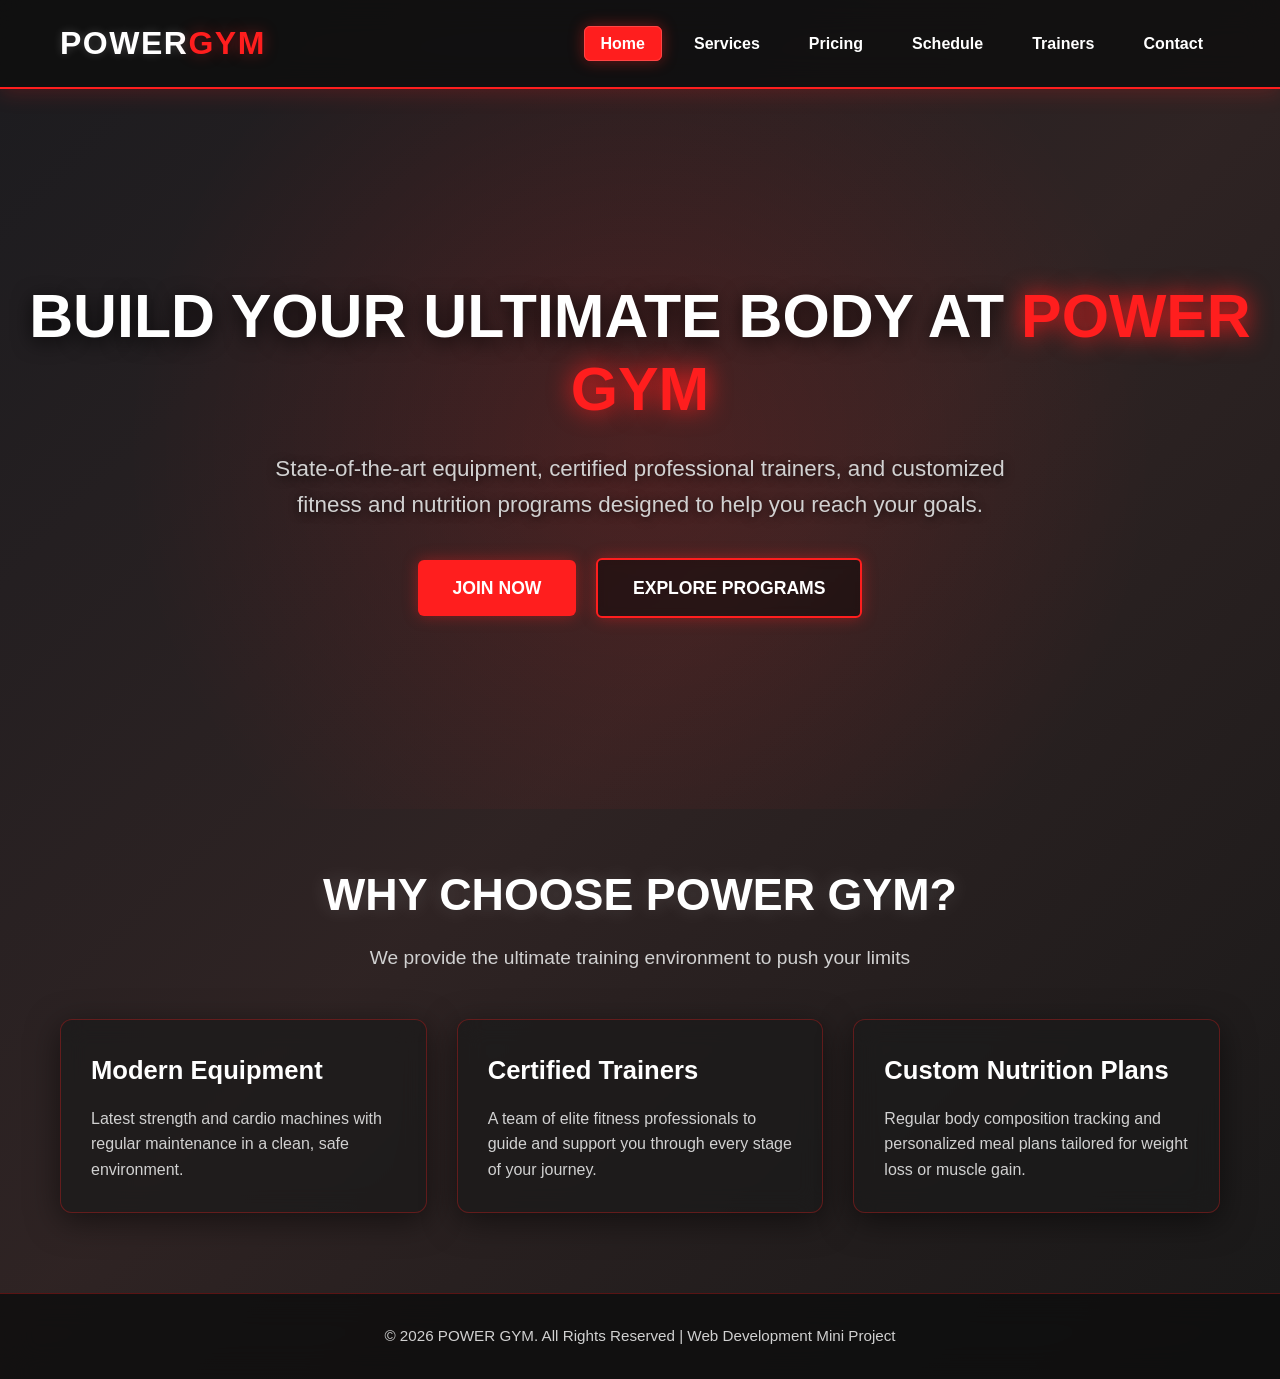
==== index.html @ 9c2f91c2 "Add files via upload" ====
<!DOCTYPE html>
<html lang="en" dir="ltr">
<head>
    <meta charset="UTF-8">
    <meta name="viewport" content="width=device-width, initial-scale=1.0">
    <title>POWER GYM | Home</title>
    <link rel="stylesheet" href="css/style.css">
</head>
<body>

    <header>
        <nav class="navbar">
            <a href="index.html" class="logo">POWER<span>GYM</span></a>
            <ul class="nav-links">
                <li><a href="index.html" class="active">Home</a></li>
                <li><a href="services.html">Services</a></li>
                <li><a href="pricing.html">Pricing</a></li>
                <li><a href="schedule.html">Schedule</a></li>
                <li><a href="trainers.html">Trainers</a></li>
                <li><a href="contact.html">Contact</a></li>
            </ul>
        </nav>
    </header>

    <section class="hero">
        <h1>BUILD YOUR ULTIMATE BODY AT <span>POWER GYM</span></h1>
        <p>State-of-the-art equipment, certified professional trainers, and customized fitness and nutrition programs designed to help you reach your goals.</p>
        <div>
            <a href="pricing.html" class="btn">JOIN NOW</a>
            <a href="services.html" class="btn btn-secondary">EXPLORE PROGRAMS</a>
        </div>
    </section>

    <div class="container">
        <div class="page-title">
            <h1>WHY CHOOSE POWER GYM?</h1>
            <p>We provide the ultimate training environment to push your limits</p>
        </div>

        <div class="grid">
            <div class="card">
                <h3>Modern Equipment</h3>
                <p>Latest strength and cardio machines with regular maintenance in a clean, safe environment.</p>
            </div>
            <div class="card">
                <h3>Certified Trainers</h3>
                <p>A team of elite fitness professionals to guide and support you through every stage of your journey.</p>
            </div>
            <div class="card">
                <h3>Custom Nutrition Plans</h3>
                <p>Regular body composition tracking and personalized meal plans tailored for weight loss or muscle gain.</p>
            </div>
        </div>
    </div>

    <footer>
        <p>&copy; 2026 POWER GYM. All Rights Reserved | Web Development Mini Project</p>
    </footer>

</body>
</html>
---- css/style.css ----
/* ==========================================
   POWER GYM - EPIC DARK GLASSMORPHISM STYLESHEET (EN - LTR)
   ========================================== */

:root {
    --bg-main: #0a0a0a;
    --bg-card: rgba(26, 26, 26, 0.7);
    --bg-card-hover: rgba(35, 35, 35, 0.85);
    --bg-header: rgba(15, 15, 15, 0.85);
    --accent: #ff1e1e;
    --accent-glow: rgba(255, 30, 30, 0.4);
    --accent-hover: #ff4545;
    --text-light: #ffffff;
    --text-muted: #d1d1d1;
    --border-color: rgba(255, 255, 255, 0.1);
    --border-glow: rgba(255, 30, 30, 0.3);
    --font-family: 'Segoe UI', Roboto, Helvetica, Arial, sans-serif;
}

* {
    margin: 0;
    padding: 0;
    box-sizing: border-box;
    font-family: var(--font-family);
}

/* Base Body with Fixed High-Res Dark Gym Background Overlay */
body {
    background: linear-gradient(135deg, rgba(8, 8, 12, 0.92) 0%, rgba(18, 5, 5, 0.88) 50%, rgba(10, 10, 10, 0.94) 100%), 
                url('https://images.unsplash.com/photo-1517838277536-f5f99be501cd?q=80&w=1920&auto=format&fit=crop') no-repeat center center fixed;
    background-size: cover;
    color: var(--text-light);
    line-height: 1.6;
    direction: ltr;
    text-align: left;
    min-height: 100vh;
}

/* Header & Glass Navigation */
header {
    position: sticky;
    top: 0;
    background: var(--bg-header);
    backdrop-filter: blur(16px);
    -webkit-backdrop-filter: blur(16px);
    border-bottom: 2px solid var(--accent);
    box-shadow: 0 4px 20px rgba(255, 30, 30, 0.2);
    z-index: 1000;
}

.navbar {
    display: flex;
    justify-content: space-between;
    align-items: center;
    max-width: 1200px;
    margin: 0 auto;
    padding: 18px 20px;
}

.logo {
    font-size: 2rem;
    font-weight: 900;
    color: var(--text-light);
    text-decoration: none;
    letter-spacing: 1.5px;
    text-shadow: 0 0 10px rgba(255, 255, 255, 0.2);
}

.logo span {
    color: var(--accent);
    text-shadow: 0 0 15px var(--accent-glow);
}

.nav-links {
    display: flex;
    list-style: none;
    gap: 15px;
}

.nav-links a {
    color: var(--text-light);
    text-decoration: none;
    font-weight: 600;
    padding: 8px 16px;
    border-radius: 6px;
    transition: all 0.3s ease;
    border: 1px solid transparent;
}

.nav-links a:hover,
.nav-links a.active {
    background-color: var(--accent);
    color: #fff;
    box-shadow: 0 0 15px var(--accent-glow);
    border-color: var(--accent-hover);
}

/* Main Container */
.container {
    max-width: 1200px;
    margin: 50px auto;
    padding: 0 20px;
}

/* Page Headers */
.page-title {
    text-align: center;
    margin-bottom: 45px;
}

.page-title h1 {
    font-size: 2.8rem;
    color: var(--text-light);
    margin-bottom: 12px;
    text-shadow: 0 0 20px rgba(255, 255, 255, 0.15);
}

.page-title p {
    color: var(--text-muted);
    font-size: 1.2rem;
}

/* Hero Section with Epic Lighting */
.hero {
    min-height: 80vh;
    display: flex;
    flex-direction: column;
    justify-content: center;
    align-items: center;
    text-align: center;
    padding: 60px 20px;
    background: radial-gradient(circle at center, rgba(255, 30, 30, 0.15) 0%, rgba(0,0,0,0) 70%);
}

.hero h1 {
    font-size: 3.8rem;
    margin-bottom: 25px;
    text-transform: uppercase;
    line-height: 1.2;
    text-shadow: 0 4px 20px rgba(0,0,0,0.8);
}

.hero h1 span {
    color: var(--accent);
    text-shadow: 0 0 25px var(--accent);
}

.hero p {
    font-size: 1.4rem;
    color: var(--text-muted);
    max-width: 750px;
    margin-bottom: 35px;
    text-shadow: 0 2px 10px rgba(0,0,0,0.7);
}

/* Buttons with Neon Effect */
.btn {
    display: inline-block;
    background-color: var(--accent);
    color: #fff;
    padding: 14px 35px;
    text-decoration: none;
    font-weight: bold;
    font-size: 1.1rem;
    border-radius: 6px;
    border: none;
    cursor: pointer;
    box-shadow: 0 0 15px var(--accent-glow);
    transition: all 0.3s ease;
}

.btn:hover {
    background-color: var(--accent-hover);
    transform: translateY(-3px) scale(1.03);
    box-shadow: 0 0 25px rgba(255, 30, 30, 0.7);
}

.btn-secondary {
    background-color: rgba(0, 0, 0, 0.4);
    border: 2px solid var(--accent);
    color: var(--text-light);
    margin-left: 15px;
    backdrop-filter: blur(5px);
}

.btn-secondary:hover {
    background-color: var(--accent);
    box-shadow: 0 0 20px var(--accent-glow);
}

/* Frosted Glass Cards (Glassmorphism) */
.grid {
    display: grid;
    grid-template-columns: repeat(auto-fit, minmax(300px, 1fr));
    gap: 30px;
}

.card {
    background: var(--bg-card);
    backdrop-filter: blur(12px);
    -webkit-backdrop-filter: blur(12px);
    border-radius: 12px;
    padding: 30px;
    border: 1px solid var(--border-glow);
    box-shadow: 0 8px 32px 0 rgba(0, 0, 0, 0.5);
    transition: all 0.3s ease;
}

.card:hover {
    transform: translateY(-10px);
    background: var(--bg-card-hover);
    border-color: var(--accent);
    box-shadow: 0 12px 35px rgba(255, 30, 30, 0.3);
}

.card h3 {
    font-size: 1.6rem;
    margin-bottom: 15px;
    color: var(--text-light);
}

.card p {
    color: var(--text-muted);
    font-size: 1rem;
}

/* Pricing Cards Styling */
.pricing-card {
    text-align: center;
    position: relative;
    overflow: hidden;
}

.pricing-card.popular {
    border: 2px solid var(--accent);
    box-shadow: 0 0 30px rgba(255, 30, 30, 0.35);
}

.badge {
    position: absolute;
    top: 15px;
    right: 15px;
    background-color: var(--accent);
    color: #fff;
    padding: 5px 14px;
    font-size: 0.85rem;
    font-weight: bold;
    border-radius: 20px;
    box-shadow: 0 0 10px var(--accent-glow);
}

.price {
    font-size: 2.5rem;
    font-weight: bold;
    color: var(--accent);
    margin: 20px 0;
    text-shadow: 0 0 15px var(--accent-glow);
}

.price span {
    font-size: 1rem;
    color: var(--text-muted);
}

.features-list {
    list-style: none;
    margin-bottom: 25px;
}

.features-list li {
    padding: 12px 0;
    border-bottom: 1px solid var(--border-color);
    color: var(--text-muted);
}

/* Schedule Glass Table */
.schedule-table {
    width: 100%;
    border-collapse: collapse;
    background: var(--bg-card);
    backdrop-filter: blur(12px);
    border-radius: 12px;
    overflow: hidden;
    box-shadow: 0 8px 32px 0 rgba(0, 0, 0, 0.5);
    border: 1px solid var(--border-glow);
}

.schedule-table th,
.schedule-table td {
    padding: 16px;
    text-align: center;
    border: 1px solid var(--border-color);
}

.schedule-table th {
    background-color: rgba(255, 30, 30, 0.85);
    color: #fff;
    font-size: 1.15rem;
    text-shadow: 0 2px 4px rgba(0,0,0,0.5);
}

.schedule-table td {
    color: var(--text-light);
}

.schedule-table tr:hover {
    background-color: rgba(255, 30, 30, 0.15);
}

/* Form inputs styling */
.contact-wrapper {
    display: grid;
    grid-template-columns: 1fr 1fr;
    gap: 40px;
}

.form-group {
    margin-bottom: 22px;
}

.form-group label {
    display: block;
    margin-bottom: 8px;
    color: var(--text-light);
    font-weight: 600;
}

.form-group input,
.form-group select,
.form-group textarea {
    width: 100%;
    padding: 14px;
    background-color: rgba(15, 15, 15, 0.8);
    border: 1px solid var(--border-glow);
    border-radius: 8px;
    color: var(--text-light);
    font-size: 1rem;
    transition: all 0.3s ease;
}

.form-group input:focus,
.form-group select:focus,
.form-group textarea:focus {
    outline: none;
    border-color: var(--accent);
    box-shadow: 0 0 15px var(--accent-glow);
}

/* Footer */
footer {
    background: var(--bg-header);
    backdrop-filter: blur(16px);
    border-top: 1px solid var(--border-glow);
    text-align: center;
    padding: 30px 20px;
    margin-top: 80px;
    color: var(--text-muted);
    font-size: 0.95rem;
}

/* Responsive Design */
@media (max-width: 768px) {
    .navbar {
        flex-direction: column;
        gap: 15px;
    }
    
    .nav-links {
        flex-wrap: wrap;
        justify-content: center;
    }
    
    .hero h1 {
        font-size: 2.5rem;
    }

    .contact-wrapper {
        grid-template-columns: 1fr;
    }
}
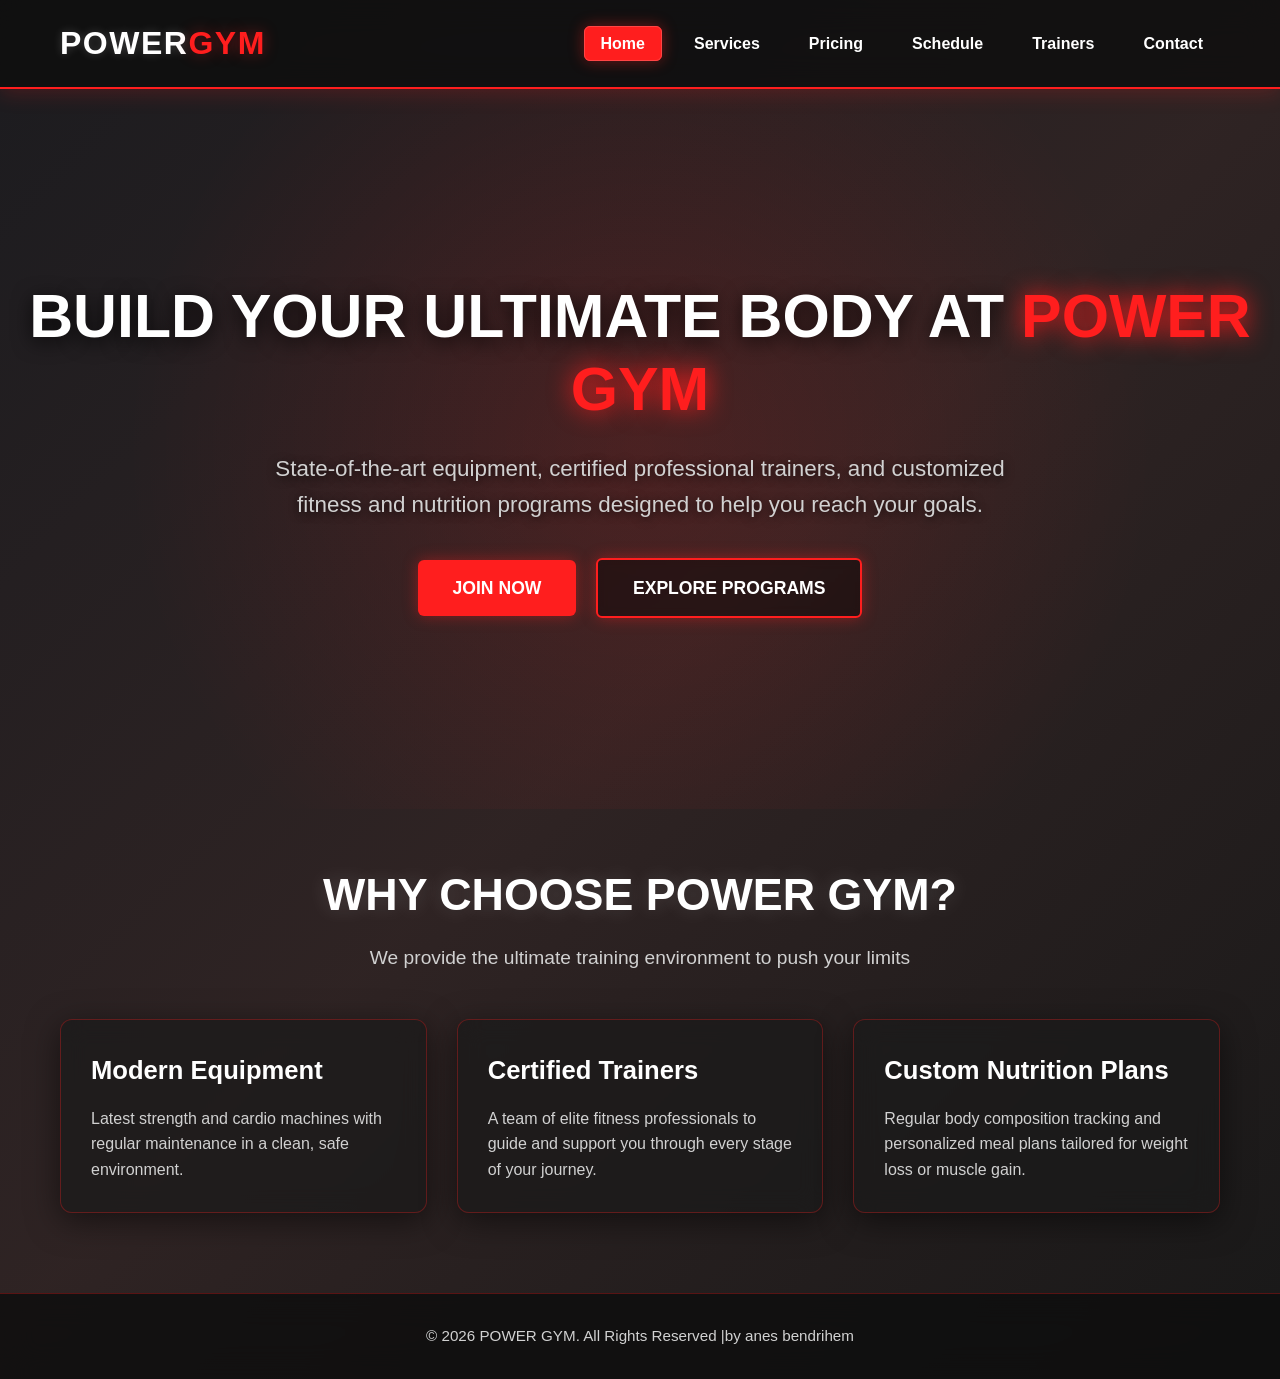
==== commit 0d45a416: "Update footer text with author name" ====
--- a/index.html
+++ b/index.html
@@ -54,7 +54,7 @@
     </div>
 
     <footer>
-        <p>&copy; 2026 POWER GYM. All Rights Reserved | Web Development Mini Project</p>
+        <p>&copy; 2026 POWER GYM. All Rights Reserved |by anes bendrihem</p>
     </footer>
 
 </body>
